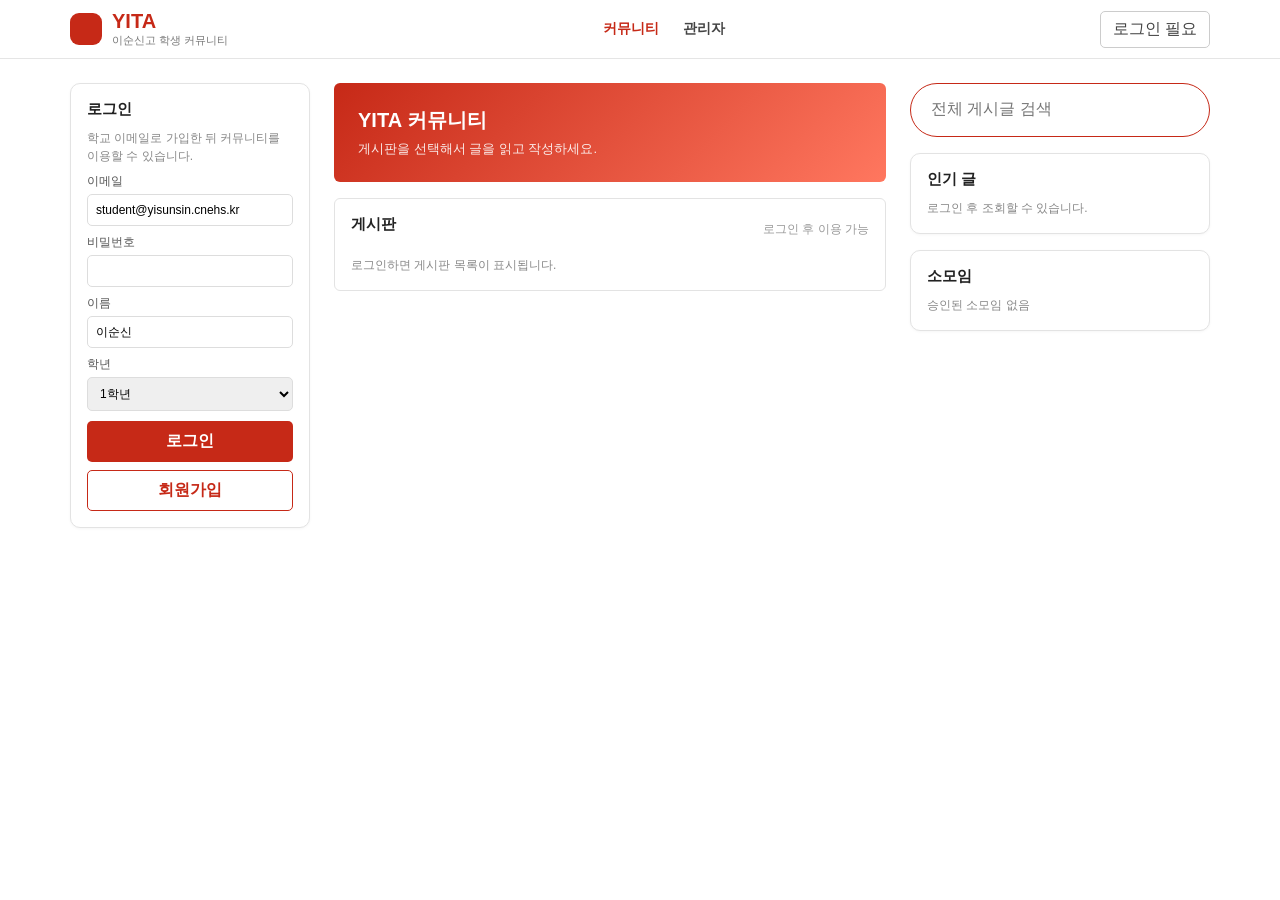
==== index.html @ bbf35073 "asdf" ====
<!DOCTYPE html>
<html lang="ko">
<head>
    <meta charset="UTF-8">
    <meta name="viewport" content="width=device-width, initial-scale=1.0">
    <title>YITA - 이순신고 커뮤니티</title>
    <link rel="stylesheet" href="/static/styles.css">
</head>
<body>
    <header>
        <div class="nav-top">
            <div class="logo-area">
                <div class="logo-icon" aria-hidden="true"></div>
                <div>
                    <div class="logo-text">YITA</div>
                    <div class="logo-sub">이순신고 학생 커뮤니티</div>
                </div>
            </div>
            <nav class="nav-menu" aria-label="주요 메뉴">
                <a class="active" href="/">커뮤니티</a>
                <a href="/admin">관리자</a>
            </nav>
            <button class="nav-auth-btn" id="top-login-indicator" type="button">로그인 필요</button>
        </div>
    </header>

    <main class="main-wrapper community-layout">
        <aside class="left-sidebar">
            <section class="login-card" id="login-card">
                <h2>로그인</h2>
                <p>학교 이메일로 가입한 뒤 커뮤니티를 이용할 수 있습니다.</p>
                <label>
                    이메일
                    <input type="email" id="u-email" value="student@yisunsin.cnehs.kr" autocomplete="email">
                </label>
                <label>
                    비밀번호
                    <input type="password" id="u-password" autocomplete="current-password">
                </label>
                <label>
                    이름
                    <input type="text" id="u-name" value="이순신" maxlength="30">
                </label>
                <label>
                    학년
                    <select id="u-grade">
                        <option value="1">1학년</option>
                        <option value="2">2학년</option>
                        <option value="3">3학년</option>
                    </select>
                </label>
                <button class="btn-red-login" id="login-button" type="button">로그인</button>
                <button class="btn-sub-login" id="signup-button" type="button">회원가입</button>
            </section>

            <section class="profile-card" id="profile-card" hidden>
                <div class="profile-name" id="display-name"></div>
                <div class="profile-school" id="display-grade"></div>
                <div class="profile-role" id="display-role"></div>
                <div class="club-request">
                    <label>
                        새 소모임 이름
                        <input type="text" id="new-club-name" maxlength="30" placeholder="예: 농구 소모임">
                    </label>
                    <button id="club-request-button" type="button">소모임 개설 요청</button>
                </div>
            </section>
        </aside>

        <section class="center-content">
            <section class="main-banner">
                <strong>YITA 커뮤니티</strong>
                <span>게시판을 선택해서 글을 읽고 작성하세요.</span>
            </section>

            <section class="board-directory" id="board-directory">
                <div class="board-list-header">
                    <h2>게시판</h2>
                    <span id="board-directory-count">로그인 후 이용 가능</span>
                </div>
                <div class="board-directory-grid" id="board-directory-grid">
                    <p class="muted">로그인하면 게시판 목록이 표시됩니다.</p>
                </div>
            </section>

            <section class="board-list-panel" id="board-view" hidden>
                <div class="board-list-header">
                    <div>
                        <button class="text-button" id="back-directory-button" type="button">← 게시판 목록</button>
                        <h2 id="post-list-title">게시판</h2>
                    </div>
                    <span id="post-list-count">0개</span>
                </div>
                <div class="board-toolbar">
                    <button id="refresh-board-button" type="button">새로고침</button>
                    <button id="back-list-button" type="button">목록 보기</button>
                </div>

                <section class="write-panel" id="write-panel" hidden>
                    <div class="write-panel-header">
                        <h3 id="current-board-title">글쓰기</h3>
                        <button id="close-write-button" type="button" class="text-button">취소</button>
                    </div>
                    <input type="text" id="form-title" placeholder="제목" maxlength="80">
                    <textarea id="form-content" placeholder="내용을 입력하세요." rows="5" maxlength="2000"></textarea>
                    <div class="write-panel-bottom">
                        <label><input type="checkbox" id="form-anon"> 익명</label>
                        <button id="submit-post-button" type="button">등록</button>
                    </div>
                </section>

                <section class="detail-view-container" id="article-detail-viewer" hidden></section>
                <div id="post-list" class="post-list muted">게시판을 선택하세요.</div>
                <div class="write-action-wrap">
                    <button id="open-write-button" type="button" class="btn-red-login">글쓰기</button>
                </div>
            </section>
        </section>

        <aside class="right-sidebar">
            <section class="search-box">
                <label class="sr-only" for="search-input">게시글 검색</label>
                <input type="search" id="search-input" placeholder="전체 게시글 검색">
            </section>

            <section class="right-card">
                <h2>인기 글</h2>
                <div id="right-hot-box" class="muted">로그인 후 조회할 수 있습니다.</div>
            </section>

            <section class="right-card">
                <h2>소모임</h2>
                <div id="club-board-list" class="button-list muted">승인된 소모임 없음</div>
            </section>

            <section class="right-card admin-card" id="admin-card" hidden>
                <h2>관리자 빠른 승인</h2>
                <div id="admin-club-console" class="muted">대기 중인 요청 없음</div>
            </section>
        </aside>
    </main>

    <div id="toast" class="toast" role="status" aria-live="polite" hidden></div>
    <script src="/static/app.js" defer></script>
</body>
</html>
---- static/styles.css ----
* {
    box-sizing: border-box;
    margin: 0;
    padding: 0;
}

body {
    background: #fff;
    color: #222;
    font-family: -apple-system, BlinkMacSystemFont, "Malgun Gothic", "Segoe UI", sans-serif;
}

button,
input,
select,
textarea {
    font: inherit;
}

button {
    cursor: pointer;
}

header {
    background: #fff;
    border-bottom: 1px solid #e5e5e5;
}

.nav-top {
    align-items: center;
    display: flex;
    height: 58px;
    justify-content: space-between;
    margin: 0 auto;
    max-width: 1180px;
    padding: 0 20px;
}

.logo-area {
    align-items: center;
    display: flex;
    gap: 10px;
}

.logo-icon {
    background: #c62917;
    border-radius: 9px;
    height: 32px;
    width: 32px;
}

.logo-text {
    color: #c62917;
    font-size: 20px;
    font-weight: 800;
}

.logo-sub {
    color: #777;
    font-size: 11px;
}

.nav-menu {
    display: flex;
    gap: 24px;
}

.nav-menu a {
    color: #444;
    font-size: 14px;
    font-weight: 700;
    text-decoration: none;
}

.nav-menu a.active {
    color: #c62917;
}

.nav-auth-btn {
    background: #fff;
    border: 1px solid #ccc;
    border-radius: 5px;
    color: #444;
    padding: 7px 12px;
}

.mega-menu-panel {
    background: #fcfcfc;
    border-bottom: 1px solid #e5e5e5;
    padding: 18px 0;
}

.mega-menu-container {
    display: grid;
    gap: 20px;
    grid-template-columns: repeat(5, 1fr);
    margin: 0 auto;
    max-width: 1180px;
    padding: 0 20px;
}

.mega-column {
    display: flex;
    flex-direction: column;
    gap: 8px;
}

.mega-column h2 {
    color: #c62917;
    font-size: 13px;
    margin-bottom: 2px;
}

.mega-column button,
.mega-column span {
    background: transparent;
    border: 0;
    color: #555;
    font-size: 13px;
    text-align: left;
}

.mega-column button:hover {
    color: #c62917;
    text-decoration: underline;
}

.main-wrapper {
    display: grid;
    gap: 24px;
    grid-template-columns: 240px 1fr 300px;
    margin: 24px auto;
    max-width: 1180px;
    padding: 0 20px;
}

.community-layout {
    align-items: start;
}

.admin-wrapper {
    margin: 24px auto;
    max-width: 1180px;
    padding: 0 20px;
}

.admin-grid {
    display: grid;
    gap: 16px;
    grid-template-columns: 1fr;
}

.tab-bar {
    display: flex;
    flex-wrap: wrap;
    gap: 8px;
    margin-bottom: 16px;
}

.tab-button {
    background: #fff;
    border: 1px solid #ddd;
    border-radius: 999px;
    color: #555;
    font-weight: 700;
    padding: 8px 14px;
}

.tab-button.active {
    background: #c62917;
    border-color: #c62917;
    color: #fff;
}

.admin-row {
    align-items: center;
    border-bottom: 1px solid #f1f1f1;
    display: flex;
    gap: 14px;
    justify-content: space-between;
    padding: 10px 0;
}

.admin-actions {
    display: flex;
    flex-wrap: wrap;
    gap: 6px;
    justify-content: flex-end;
}

.admin-actions button,
.admin-row > button,
#refresh-admin-button {
    background: #fafafa;
    border: 1px solid #ddd;
    border-radius: 4px;
    padding: 5px 9px;
}

.admin-panel {
    margin-bottom: 16px;
}

.admin-subsection {
    border-top: 1px solid #eee;
    padding: 12px 0;
}

.admin-subsection:first-child {
    border-top: 0;
    padding-top: 0;
}

.admin-subsection h3,
.report-user-card h3 {
    font-size: 14px;
    margin-bottom: 8px;
}

.left-sidebar,
.center-content,
.right-sidebar {
    display: flex;
    flex-direction: column;
    gap: 16px;
}

.login-card,
.profile-card,
.write-panel,
.board-list-panel,
.board-preview-card,
.right-card,
.detail-view-container {
    background: #fff;
    border: 1px solid #e3e3e3;
    border-radius: 10px;
    box-shadow: 0 1px 3px rgba(0, 0, 0, 0.04);
    padding: 16px;
}

.login-card h2,
.write-panel h2,
.right-card h2,
.board-list-header h2 {
    font-size: 15px;
    margin-bottom: 10px;
}

.login-card p,
.hint,
.muted {
    color: #888;
    font-size: 12px;
    line-height: 1.5;
}

label {
    color: #555;
    display: block;
    font-size: 12px;
    margin-top: 8px;
}

input,
select,
textarea {
    border: 1px solid #ddd;
    border-radius: 5px;
    margin-top: 4px;
    padding: 8px;
    width: 100%;
}

textarea {
    resize: vertical;
}

.btn-red-login,
#submit-post-button {
    background: #c62917;
    border: 0;
    border-radius: 5px;
    color: #fff;
    font-weight: 700;
    margin-top: 10px;
    padding: 10px;
    width: 100%;
}

.btn-sub-login {
    background: #fff;
    border: 1px solid #c62917;
    border-radius: 5px;
    color: #c62917;
    font-weight: 700;
    margin-top: 8px;
    padding: 9px;
    width: 100%;
}

.profile-name {
    font-size: 16px;
    font-weight: 800;
}

.profile-school,
.profile-role {
    color: #777;
    font-size: 12px;
    margin-top: 3px;
}

.club-request {
    border-top: 1px solid #eee;
    margin-top: 12px;
    padding-top: 12px;
}

.club-request button {
    background: #333;
    border: 0;
    border-radius: 4px;
    color: #fff;
    margin-top: 6px;
    padding: 7px;
    width: 100%;
}

.main-banner {
    background: linear-gradient(135deg, #c62917, #ff775f);
    border-radius: 6px;
    color: #fff;
    padding: 24px;
}

.main-banner strong {
    display: block;
    font-size: 20px;
}

.main-banner span {
    display: block;
    font-size: 13px;
    margin-top: 6px;
    opacity: 0.9;
}

.board-directory {
    background: #fff;
    border: 1px solid #e3e3e3;
    border-radius: 6px;
    padding: 16px;
}

.board-directory-grid {
    display: grid;
    gap: 12px;
    grid-template-columns: repeat(2, minmax(0, 1fr));
}

.board-entry-card {
    background: #fff;
    border: 1px solid #e6e6e6;
    border-radius: 8px;
    min-height: 110px;
    padding: 14px;
    text-align: left;
    transition: border-color 0.15s ease, box-shadow 0.15s ease, transform 0.15s ease;
}

.board-entry-card:hover {
    border-color: #c62917;
    box-shadow: 0 8px 18px rgba(198, 41, 23, 0.08);
    transform: translateY(-1px);
}

.board-entry-card strong {
    color: #c62917;
    display: block;
    font-size: 15px;
    margin-bottom: 8px;
}

.board-entry-card span {
    color: #555;
    display: block;
    font-size: 13px;
    line-height: 1.4;
}

.board-entry-card small {
    color: #aaa;
    display: block;
    font-size: 11px;
    margin-top: 10px;
}

.text-button {
    background: transparent;
    border: 0;
    color: #c62917;
    font-size: 12px;
    font-weight: 700;
    margin-bottom: 6px;
    padding: 0;
}

.write-panel-bottom {
    align-items: center;
    display: flex;
    gap: 12px;
    justify-content: space-between;
}

.write-panel-bottom label {
    align-items: center;
    display: flex;
    gap: 6px;
    margin: 0;
    white-space: nowrap;
}

.write-panel-bottom input {
    margin: 0;
    width: auto;
}

.write-panel-bottom button {
    width: auto;
}

.board-list-header {
    align-items: center;
    display: flex;
    justify-content: space-between;
    margin-bottom: 12px;
}

.board-toolbar {
    align-items: center;
    display: flex;
    gap: 8px;
    justify-content: space-between;
    margin-bottom: 12px;
}

.board-toolbar button {
    background: #fafafa;
    border: 1px solid #ddd;
    border-radius: 4px;
    color: #555;
    padding: 6px 10px;
}

.write-panel {
    display: grid;
    gap: 10px;
}

.write-panel-header {
    align-items: center;
    display: flex;
    justify-content: space-between;
    gap: 12px;
}

.write-action-wrap {
    margin-top: 16px;
    text-align: left;
}

.write-action-wrap .btn-red-login {
    width: auto;
    padding: 10px 16px;
}

.post-list {
    display: grid;
    gap: 6px;
}

.post-row,
.preview-row,
.hot-row {
    background: #fff;
    border: 1px solid #ececec;
    border-radius: 10px;
    padding: 10px 12px;
    transition: transform 0.15s ease, box-shadow 0.15s ease, border-color 0.15s ease;
}

.post-row:hover,
.preview-row:hover,
.hot-row:hover,
.clickable-post-row:hover {
    border-color: #c62917;
    box-shadow: 0 6px 14px rgba(198, 41, 23, 0.08);
    transform: translateY(-1px);
}

.post-row button,
.preview-row button,
.hot-row button {
    background: transparent;
    border: 0;
    color: #222;
    display: block;
    font-size: 15px;
    font-weight: 700;
    padding: 0;
    text-align: left;
    width: 100%;
}

.post-row-index {
    align-items: center;
    background: #f6e6e3;
    border-radius: 999px;
    color: #c62917;
    display: inline-flex;
    font-size: 12px;
    font-weight: 700;
    height: 24px;
    justify-content: center;
    margin-bottom: 8px;
    min-width: 28px;
    padding: 0 10px;
}

.clickable-post-row {
    cursor: pointer;
}

.clickable-post-row .post-title {
    cursor: pointer;
}

.post-title {
    color: #222;
    font-size: 14px;
    font-weight: 700;
    line-height: 1.3;
}

.post-title:hover {
    color: #c62917;
}

.post-snippet {
    color: #5b5b5b;
    display: -webkit-box;
    font-size: 12px;
    line-height: 1.4;
    margin-top: 4px;
    max-height: 3.2em;
    overflow: hidden;
    -webkit-box-orient: vertical;
    -webkit-line-clamp: 2;
}

.post-row-meta {
    align-items: center;
    display: flex;
    flex-wrap: wrap;
    gap: 8px;
    justify-content: space-between;
    margin-top: 8px;
}

.post-row-meta-left,
.post-row-meta-right {
    display: flex;
    flex-wrap: wrap;
    gap: 8px;
}

.post-row-meta span,
.post-meta,
.comment-meta {
    color: #888;
    font-size: 11px;
}

.article-thread {
    background: #fcfcfc;
    border: 1px solid #edd8d5;
    border-radius: 10px;
    padding: 16px;
}

.thread-title {
    font-size: 19px;
    line-height: 1.4;
    margin-top: 8px;
}

.thread-meta {
    color: #888;
    font-size: 12px;
    margin-top: 8px;
}

.article-content {
    color: #333;
    line-height: 1.75;
    margin-top: 12px;
    white-space: pre-wrap;
}

.board-list-header span {
    color: #999;
    font-size: 12px;
}

.button-list {
    display: flex;
    flex-direction: column;
    gap: 6px;
}

.button-list button {
    background: transparent;
    border: 0;
    color: #444;
    font-size: 13px;
    text-align: left;
}

.button-list button:hover {
    color: #c62917;
    text-decoration: underline;
}

.board-grid-box {
    display: grid;
    gap: 16px;
    grid-template-columns: 1fr 1fr;
}

.board-preview-card h3 {
    color: #c62917;
    font-size: 14px;
    margin-bottom: 8px;
}

.search-box {
    border: 1px solid #c62917;
    border-radius: 999px;
    padding: 4px 12px 10px;
}

.search-box input {
    border: 0;
    outline: 0;
}

.admin-card {
    background: #fff9f9;
    border-color: #ffc8c8;
}

.detail-view-container {
    border-color: #e7c1b7;
}

.article-actions,
.comment-form,
.edit-actions {
    display: flex;
    gap: 8px;
    margin-top: 12px;
}

.article-actions button,
.comment-form button,
.edit-actions button {
    border: 1px solid #ddd;
    border-radius: 4px;
    padding: 6px 10px;
}

.comment-list {
    background: #fafafa;
    border-radius: 5px;
    margin-top: 12px;
    padding: 10px;
}

.comment-row {
    border-bottom: 1px dashed #e5e5e5;
    font-size: 13px;
    padding: 6px 0;
}

.comment-row:last-child {
    border-bottom: 0;
}

.danger {
    color: #c62917;
}

.report-user-card {
    border: 1px solid #eee;
    border-radius: 8px;
    margin-bottom: 14px;
    padding: 14px;
}

.report-user-header {
    align-items: start;
    display: flex;
    gap: 12px;
    justify-content: space-between;
}

.reported-post-box {
    background: #fafafa;
    border: 1px solid #eee;
    border-radius: 6px;
    margin-top: 10px;
    padding: 10px;
}

.reported-post-content {
    color: #444;
    font-size: 13px;
    line-height: 1.5;
    margin-top: 6px;
    max-width: 760px;
    white-space: pre-wrap;
}

.toast {
    background: rgba(0, 0, 0, 0.82);
    border-radius: 999px;
    bottom: 24px;
    color: #fff;
    left: 50%;
    max-width: 90vw;
    padding: 10px 16px;
    position: fixed;
    transform: translateX(-50%);
    z-index: 10;
}

.sr-only {
    height: 1px;
    overflow: hidden;
    position: absolute;
    width: 1px;
}

[hidden] {
    display: none !important;
}

@media (max-width: 960px) {
    .mega-menu-container,
    .main-wrapper {
        grid-template-columns: 1fr;
    }

    .nav-menu {
        display: none;
    }

    .board-grid-box {
        grid-template-columns: 1fr;
    }

    .board-directory-grid {
        grid-template-columns: 1fr;
    }

    .admin-row,
    .report-user-header {
        align-items: stretch;
        flex-direction: column;
    }
}
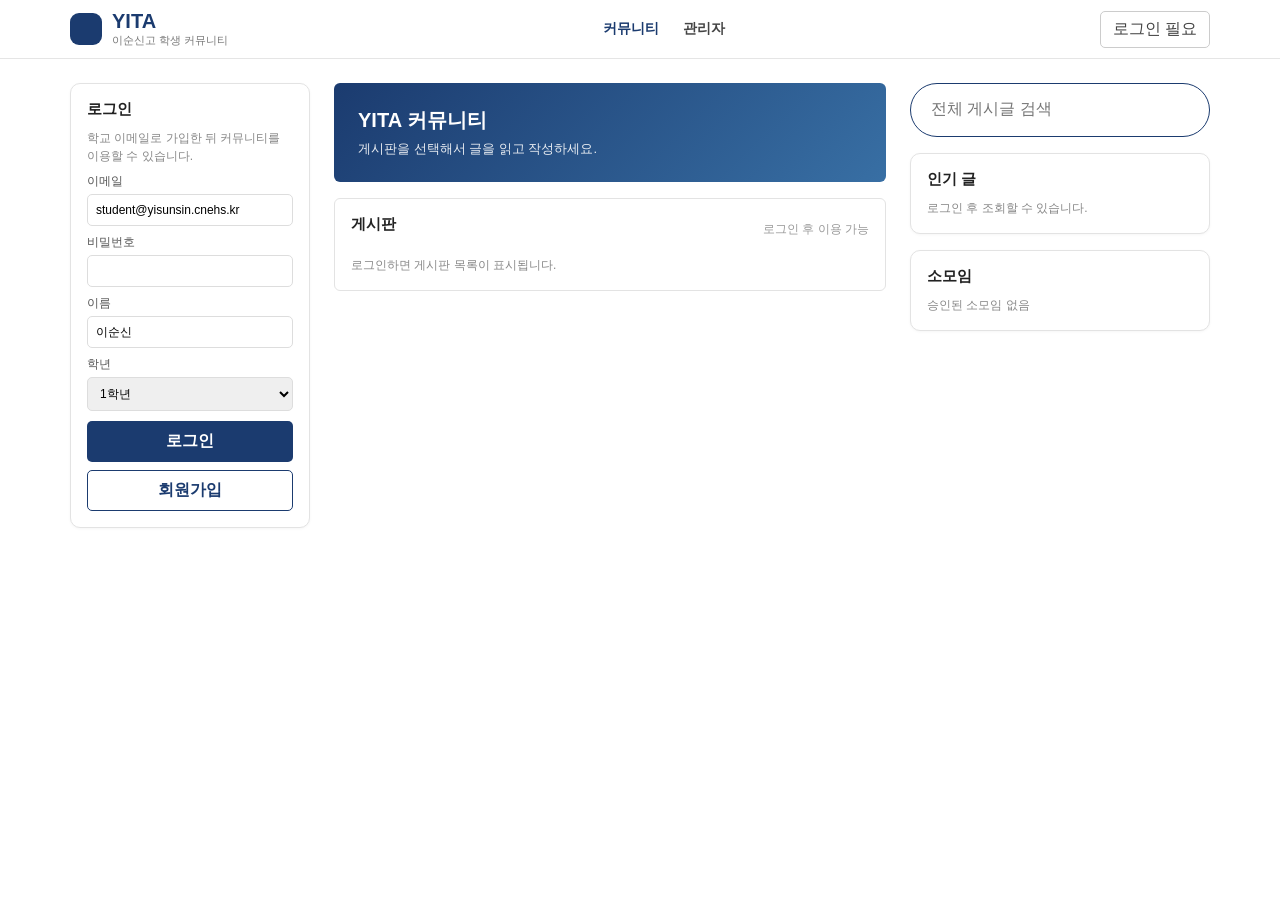
==== commit 688938c7: "ㅎㅀㅇㅇ" ====
--- a/index.html
+++ b/index.html
@@ -20,7 +20,10 @@
                 <a class="active" href="/">커뮤니티</a>
                 <a href="/admin">관리자</a>
             </nav>
-            <button class="nav-auth-btn" id="top-login-indicator" type="button">로그인 필요</button>
+            <div class="top-actions">
+                <button class="nav-auth-btn" id="profile-edit-button" type="button" hidden>프로필 편집</button>
+                <button class="nav-auth-btn" id="top-login-indicator" type="button">로그인 필요</button>
+            </div>
         </div>
     </header>
 
@@ -49,7 +52,7 @@
                         <option value="3">3학년</option>
                     </select>
                 </label>
-                <button class="btn-red-login" id="login-button" type="button">로그인</button>
+                <button class="btn-navy-login" id="login-button" type="button">로그인</button>
                 <button class="btn-sub-login" id="signup-button" type="button">회원가입</button>
             </section>
 
@@ -112,7 +115,37 @@
                 <section class="detail-view-container" id="article-detail-viewer" hidden></section>
                 <div id="post-list" class="post-list muted">게시판을 선택하세요.</div>
                 <div class="write-action-wrap">
-                    <button id="open-write-button" type="button" class="btn-red-login">글쓰기</button>
+                    <button id="open-write-button" type="button" class="btn-navy-login">글쓰기</button>
+                </div>
+            </section>
+
+            <section class="profile-edit-panel" id="profile-edit-panel" hidden>
+                <div class="profile-edit-header">
+                    <button id="close-profile-edit-button" type="button" class="text-button">← 돌아가기</button>
+                    <h2>프로필 편집</h2>
+                </div>
+                <label>
+                    이름
+                    <input type="text" id="profile-name-input" maxlength="30">
+                </label>
+                <label>
+                    학년
+                    <select id="profile-grade-input">
+                        <option value="1">1학년</option>
+                        <option value="2">2학년</option>
+                        <option value="3">3학년</option>
+                    </select>
+                </label>
+                <label>
+                    현재 비밀번호
+                    <input type="password" id="profile-current-password" autocomplete="current-password">
+                </label>
+                <label>
+                    새 비밀번호
+                    <input type="password" id="profile-new-password" autocomplete="new-password">
+                </label>
+                <div class="write-panel-bottom">
+                    <button id="save-profile-button" type="button">저장</button>
                 </div>
             </section>
         </section>
--- a/static/styles.css
+++ b/static/styles.css
@@ -43,14 +43,14 @@
 }
 
 .logo-icon {
-    background: #c62917;
+    background: #1b3b6f;
     border-radius: 9px;
     height: 32px;
     width: 32px;
 }
 
 .logo-text {
-    color: #c62917;
+    color: #1b3b6f;
     font-size: 20px;
     font-weight: 800;
 }
@@ -73,7 +73,7 @@
 }
 
 .nav-menu a.active {
-    color: #c62917;
+    color: #1b3b6f;
 }
 
 .nav-auth-btn {
@@ -106,7 +106,7 @@
 }
 
 .mega-column h2 {
-    color: #c62917;
+    color: #1b3b6f;
     font-size: 13px;
     margin-bottom: 2px;
 }
@@ -121,7 +121,7 @@
 }
 
 .mega-column button:hover {
-    color: #c62917;
+    color: #1b3b6f;
     text-decoration: underline;
 }
 
@@ -167,8 +167,8 @@
 }
 
 .tab-button.active {
-    background: #c62917;
-    border-color: #c62917;
+    background: #1b3b6f;
+    border-color: #1b3b6f;
     color: #fff;
 }
 
@@ -277,8 +277,9 @@
 }
 
 .btn-red-login,
+.btn-navy-login,
 #submit-post-button {
-    background: #c62917;
+    background: #1b3b6f;
     border: 0;
     border-radius: 5px;
     color: #fff;
@@ -290,9 +291,9 @@
 
 .btn-sub-login {
     background: #fff;
-    border: 1px solid #c62917;
+    border: 1px solid #1b3b6f;
     border-radius: 5px;
-    color: #c62917;
+    color: #1b3b6f;
     font-weight: 700;
     margin-top: 8px;
     padding: 9px;
@@ -328,7 +329,7 @@
 }
 
 .main-banner {
-    background: linear-gradient(135deg, #c62917, #ff775f);
+    background: linear-gradient(135deg, #1b3b6f, #386fa4);
     border-radius: 6px;
     color: #fff;
     padding: 24px;
@@ -370,13 +371,13 @@
 }
 
 .board-entry-card:hover {
-    border-color: #c62917;
-    box-shadow: 0 8px 18px rgba(198, 41, 23, 0.08);
+    border-color: #1b3b6f;
+    box-shadow: 0 8px 18px rgba(27, 59, 111, 0.1);
     transform: translateY(-1px);
 }
 
 .board-entry-card strong {
-    color: #c62917;
+    color: #1b3b6f;
     display: block;
     font-size: 15px;
     margin-bottom: 8px;
@@ -399,7 +400,7 @@
 .text-button {
     background: transparent;
     border: 0;
-    color: #c62917;
+    color: #1b3b6f;
     font-size: 12px;
     font-weight: 700;
     margin-bottom: 6px;
@@ -458,6 +459,38 @@
     gap: 10px;
 }
 
+.write-panel-header,
+.profile-edit-header {
+    align-items: center;
+    display: flex;
+    justify-content: space-between;
+    gap: 12px;
+}
+
+.profile-edit-panel {
+    background: #fff;
+    border: 1px solid #e3e3e3;
+    border-radius: 10px;
+    box-shadow: 0 1px 3px rgba(0, 0, 0, 0.06);
+    padding: 16px;
+    margin-top: 16px;
+}
+
+.profile-edit-panel label {
+    display: block;
+    font-size: 13px;
+    color: #444;
+}
+
+.profile-edit-panel input,
+.profile-edit-panel select {
+    border: 1px solid #ddd;
+    border-radius: 6px;
+    margin-top: 6px;
+    padding: 9px 10px;
+    width: 100%;
+}
+
 .write-panel-header {
     align-items: center;
     display: flex;
@@ -494,8 +527,8 @@
 .preview-row:hover,
 .hot-row:hover,
 .clickable-post-row:hover {
-    border-color: #c62917;
-    box-shadow: 0 6px 14px rgba(198, 41, 23, 0.08);
+    border-color: #1b3b6f;
+    box-shadow: 0 6px 14px rgba(27, 59, 111, 0.1);
     transform: translateY(-1px);
 }
 
@@ -515,9 +548,9 @@
 
 .post-row-index {
     align-items: center;
-    background: #f6e6e3;
+    background: #e9eff8;
     border-radius: 999px;
-    color: #c62917;
+    color: #1b3b6f;
     display: inline-flex;
     font-size: 12px;
     font-weight: 700;
@@ -544,7 +577,7 @@
 }
 
 .post-title:hover {
-    color: #c62917;
+    color: #1b3b6f;
 }
 
 .post-snippet {
@@ -584,7 +617,7 @@
 
 .article-thread {
     background: #fcfcfc;
-    border: 1px solid #edd8d5;
+    border: 1px solid #d4e0ee;
     border-radius: 10px;
     padding: 16px;
 }
@@ -628,7 +661,7 @@
 }
 
 .button-list button:hover {
-    color: #c62917;
+    color: #1b3b6f;
     text-decoration: underline;
 }
 
@@ -639,13 +672,13 @@
 }
 
 .board-preview-card h3 {
-    color: #c62917;
+    color: #1b3b6f;
     font-size: 14px;
     margin-bottom: 8px;
 }
 
 .search-box {
-    border: 1px solid #c62917;
+    border: 1px solid #1b3b6f;
     border-radius: 999px;
     padding: 4px 12px 10px;
 }
@@ -656,12 +689,12 @@
 }
 
 .admin-card {
-    background: #fff9f9;
-    border-color: #ffc8c8;
+    background: #f7faff;
+    border-color: #c4d7f0;
 }
 
 .detail-view-container {
-    border-color: #e7c1b7;
+    border-color: #c8d8ec;
 }
 
 .article-actions,
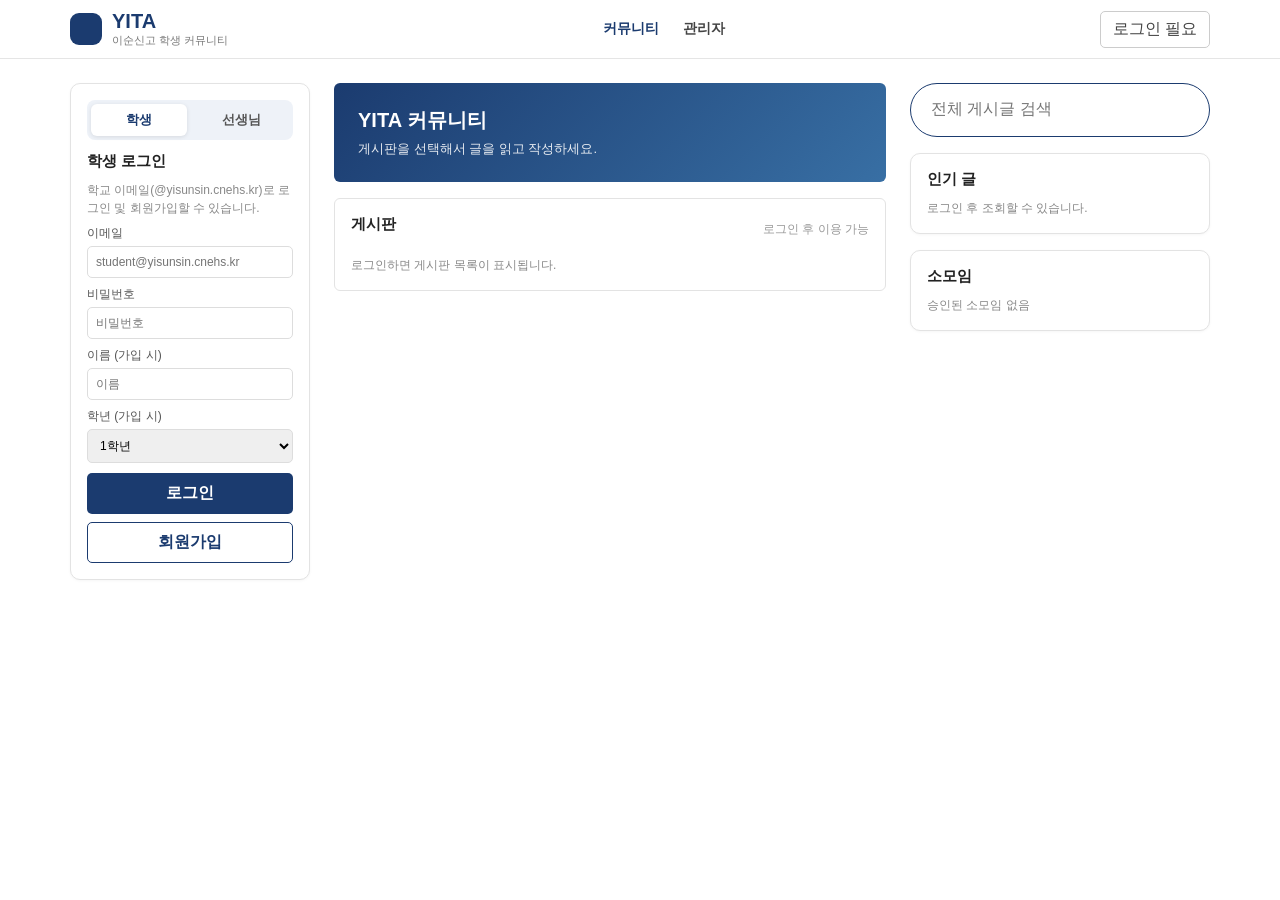
==== commit c5346f01: "ㅇㅎㄴㅇㅎㅎㅇㄴ" ====
--- a/index.html
+++ b/index.html
@@ -4,6 +4,40 @@
     <meta charset="UTF-8">
     <meta name="viewport" content="width=device-width, initial-scale=1.0">
     <title>YITA - 이순신고 커뮤니티</title>
+    <meta name="description" content="이순신고등학교 학생들을 위한 공식 커뮤니티 YITA. 학년별 게시판, 과목별 공지사항, 소모임 및 자유 게시판을 이용해보세요.">
+    <meta name="keywords" content="이순신고등학교, 이순신고, YITA, 고등학교 커뮤니티, 학생 커뮤니티, 학교 공지사항">
+    <meta name="robots" content="index, follow">
+    <meta name="theme-color" content="#1b3b6f">
+    <meta name="google-site-verification" content="irrshfNhSg1KhneUx8VvyJ60UU4yBN3FUWi9pSOxN6M">
+
+    <!-- Open Graph / Facebook / Kakao -->
+    <meta property="og:type" content="website">
+    <meta property="og:site_name" content="YITA">
+    <meta property="og:title" content="YITA - 이순신고 커뮤니티">
+    <meta property="og:description" content="이순신고등학교 학생들을 위한 공식 커뮤니티 YITA. 학년별 게시판, 과목별 공지사항, 소모임 및 자유 게시판">
+    <meta property="og:locale" content="ko_KR">
+
+    <!-- Twitter Card -->
+    <meta name="twitter:card" content="summary">
+    <meta name="twitter:title" content="YITA - 이순신고 커뮤니티">
+    <meta name="twitter:description" content="이순신고등학교 학생들을 위한 공식 커뮤니티 YITA.">
+
+    <!-- Structured Data (JSON-LD) -->
+    <script type="application/ld+json">
+    {
+      "@context": "https://schema.org",
+      "@type": "WebSite",
+      "name": "YITA",
+      "url": "https://yita.vercel.app/",
+      "description": "이순신고등학교 학생들을 위한 공식 커뮤니티",
+      "potentialAction": {
+        "@type": "SearchAction",
+        "target": "https://yita.vercel.app/?q={search_term_string}",
+        "query-input": "required name=search_term_string"
+      }
+    }
+    </script>
+
     <link rel="stylesheet" href="/static/styles.css">
 </head>
 <body>
@@ -30,27 +64,35 @@
     <main class="main-wrapper community-layout">
         <aside class="left-sidebar">
             <section class="login-card" id="login-card">
-                <h2>로그인</h2>
-                <p>학교 이메일로 가입한 뒤 커뮤니티를 이용할 수 있습니다.</p>
+                <div class="login-role-tabs" role="tablist" aria-label="로그인 유형">
+                    <button class="role-tab active" id="role-tab-student" type="button" data-role="student">학생</button>
+                    <button class="role-tab" id="role-tab-teacher" type="button" data-role="teacher">선생님</button>
+                </div>
+                <h2 id="login-card-title">학생 로그인</h2>
+                <p id="login-card-desc">학교 이메일(@yisunsin.cnehs.kr)로 로그인 및 회원가입할 수 있습니다.</p>
                 <label>
                     이메일
-                    <input type="email" id="u-email" value="student@yisunsin.cnehs.kr" autocomplete="email">
+                    <input type="email" id="u-email" placeholder="student@yisunsin.cnehs.kr" autocomplete="email">
                 </label>
                 <label>
                     비밀번호
-                    <input type="password" id="u-password" autocomplete="current-password">
-                </label>
-                <label>
-                    이름
-                    <input type="text" id="u-name" value="이순신" maxlength="30">
-                </label>
-                <label>
-                    학년
+                    <input type="password" id="u-password" placeholder="비밀번호" autocomplete="current-password">
+                </label>
+                <label>
+                    이름 (가입 시)
+                    <input type="text" id="u-name" placeholder="이름" maxlength="30">
+                </label>
+                <label id="u-grade-label">
+                    학년 (가입 시)
                     <select id="u-grade">
                         <option value="1">1학년</option>
                         <option value="2">2학년</option>
                         <option value="3">3학년</option>
                     </select>
+                </label>
+                <label id="u-office-label" hidden>
+                    소속 교무실 (가입 시)
+                    <input type="text" id="u-office" placeholder="예: 본관 2층 1교무실" maxlength="50">
                 </label>
                 <button class="btn-navy-login" id="login-button" type="button">로그인</button>
                 <button class="btn-sub-login" id="signup-button" type="button">회원가입</button>
--- a/static/styles.css
+++ b/static/styles.css
@@ -190,11 +190,40 @@
 
 .admin-actions button,
 .admin-row > button,
-#refresh-admin-button {
+#refresh-admin-button,
+#refresh-teachers-button {
     background: #fafafa;
     border: 1px solid #ddd;
     border-radius: 4px;
     padding: 5px 9px;
+}
+
+.btn-approve {
+    background: #e6f4ea !important;
+    border-color: #34a853 !important;
+    color: #1e7e34 !important;
+    font-weight: 600;
+}
+
+.btn-approve:hover {
+    background: #d0ebd8 !important;
+}
+
+.badge-count {
+    display: inline-flex;
+    align-items: center;
+    justify-content: center;
+    min-width: 18px;
+    height: 18px;
+    padding: 0 5px;
+    border-radius: 9px;
+    background: #e53935;
+    color: #fff;
+    font-size: 11px;
+    font-weight: 700;
+    line-height: 1;
+    vertical-align: middle;
+    margin-left: 4px;
 }
 
 .admin-panel {
@@ -245,6 +274,49 @@
 .board-list-header h2 {
     font-size: 15px;
     margin-bottom: 10px;
+}
+
+.login-role-tabs {
+    background: #eef2f8;
+    border-radius: 8px;
+    display: flex;
+    gap: 6px;
+    margin-bottom: 12px;
+    padding: 4px;
+}
+
+.role-tab {
+    background: transparent;
+    border: 0;
+    border-radius: 6px;
+    color: #555;
+    flex: 1;
+    font-size: 13px;
+    font-weight: 700;
+    padding: 7px 10px;
+    transition: all 0.15s;
+}
+
+.role-tab.active {
+    background: #fff;
+    box-shadow: 0 1px 4px rgba(0, 0, 0, 0.1);
+    color: #1b3b6f;
+}
+
+.badge-count {
+    background: #c62917;
+    border-radius: 999px;
+    color: #fff;
+    font-size: 11px;
+    font-weight: 700;
+    margin-left: 4px;
+    padding: 2px 6px;
+}
+
+.btn-approve {
+    background: #1b3b6f !important;
+    border-color: #1b3b6f !important;
+    color: #fff !important;
 }
 
 .login-card p,
@@ -789,6 +861,133 @@
     display: none !important;
 }
 
+.modal-backdrop {
+    align-items: center;
+    background: rgba(0, 0, 0, 0.5);
+    bottom: 0;
+    display: flex;
+    justify-content: center;
+    left: 0;
+    padding: 16px;
+    position: fixed;
+    right: 0;
+    top: 0;
+    z-index: 1000;
+}
+
+.modal-card {
+    background: #fff;
+    border-radius: 10px;
+    box-shadow: 0 10px 30px rgba(0, 0, 0, 0.2);
+    max-width: 460px;
+    padding: 24px;
+    width: 100%;
+}
+
+.modal-header {
+    align-items: center;
+    display: flex;
+    justify-content: space-between;
+    margin-bottom: 16px;
+}
+
+.modal-header h3 {
+    color: #1b3b6f;
+    font-size: 18px;
+    font-weight: 700;
+}
+
+.modal-close-btn {
+    background: transparent;
+    border: 0;
+    color: #888;
+    font-size: 24px;
+    line-height: 1;
+    padding: 0 4px;
+}
+
+.modal-close-btn:hover {
+    color: #222;
+}
+
+.modal-body {
+    display: flex;
+    flex-direction: column;
+    gap: 14px;
+}
+
+.suspend-user-info {
+    background: #f3f6fa;
+    border-left: 3px solid #1b3b6f;
+    border-radius: 4px;
+    color: #333;
+    font-size: 13px;
+    font-weight: 500;
+    padding: 10px 12px;
+}
+
+.modal-form-group {
+    display: flex;
+    flex-direction: column;
+    gap: 6px;
+}
+
+.modal-form-group label {
+    color: #444;
+    font-size: 13px;
+    font-weight: 600;
+}
+
+.modal-form-group select,
+.modal-form-group input {
+    border: 1px solid #ccd0d5;
+    border-radius: 6px;
+    font-size: 14px;
+    outline: none;
+    padding: 9px 12px;
+}
+
+.modal-form-group select:focus,
+.modal-form-group input:focus {
+    border-color: #1b3b6f;
+}
+
+.modal-actions {
+    display: flex;
+    gap: 10px;
+    justify-content: flex-end;
+    margin-top: 20px;
+}
+
+.btn-modal-confirm {
+    background: #c62917;
+    border: 0;
+    border-radius: 6px;
+    color: #fff;
+    font-weight: 600;
+    padding: 9px 18px;
+    transition: background 0.15s;
+}
+
+.btn-modal-confirm:hover {
+    background: #a81e0f;
+}
+
+.btn-modal-cancel {
+    background: #f0f0f0;
+    border: 0;
+    border-radius: 6px;
+    color: #333;
+    font-weight: 500;
+    padding: 9px 16px;
+    transition: background 0.15s;
+}
+
+.btn-modal-cancel:hover {
+    background: #e2e2e2;
+}
+
+
 @media (max-width: 960px) {
     .mega-menu-container,
     .main-wrapper {
